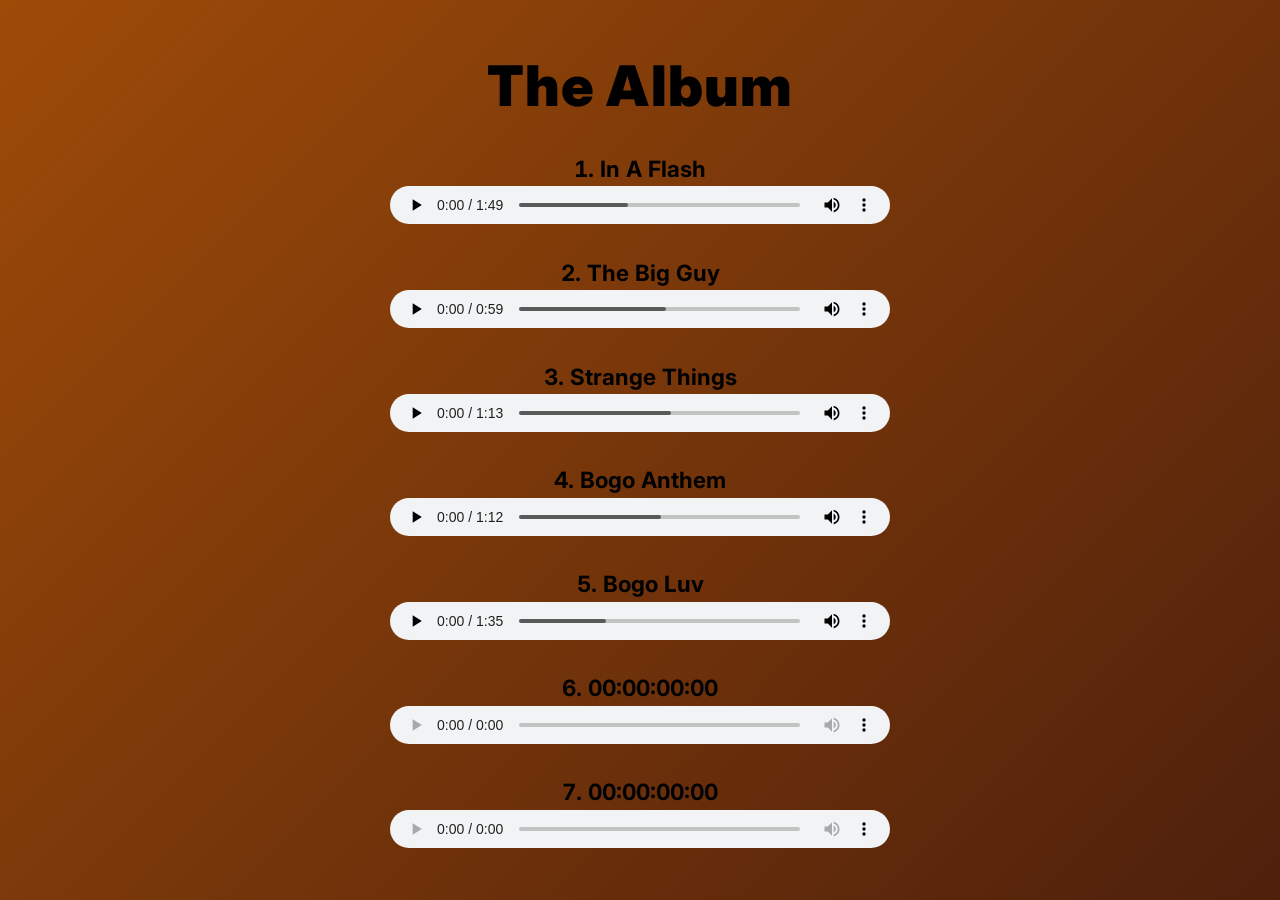
==== index.html @ ce04d938 "Update index.html" ====
<!DOCTYPE html>
<html lang="en">
<head>
    <meta charset="UTF-8">
    <meta name="viewport" content="width=device-width, initial-scale=1.0, viewport-fit=cover">
    <meta name="theme-color" content="#2a1704">
    <title>The Album</title>
    <link rel="stylesheet" href="styles.css">
    <link rel="preconnect" href="https://fonts.googleapis.com">
    <link rel="preconnect" href="https://fonts.gstatic.com" crossorigin>
    <link href="https://fonts.googleapis.com/css2?family=Inter:wght@300;400;600&display=swap" rel="stylesheet">
</head>
<body class="album-page">
    <div class="tracks">
        <h1>The Album</h1>
        <div class="track1">
            <h2>1. In A Flash</h2>
            <audio controls>
                <source src="music/In A Flash.mp3" type="audio/mpeg">
            </audio>
        </div>
        <div class="track2">
            <h2>2. The Big Guy</h2>
            <audio controls>
                <source src="music/The Big Guy.mp3" type="audio/mpeg">
            </audio>
        </div>
        <div class="track3">
            <h2>3. Strange Things</h2>
            <audio controls>
                <source src="music/strange things.mp3" type="audio/mpeg">
            </audio>
        </div>
        <div class="track4">
            <h2>4. Bogo Anthem</h2>
            <audio controls>
                <source src="music/bogo anthem.mp3" type="audio/mpeg">
            </audio>
        </div>
        <div class="track5">
            <h2>5. Bogo Luv</h2>
            <audio controls>
                <source src="music/bogo luv.mp3" type="audio/mpeg">
            </audio>
        </div>
        <div class="track6">
            <h2 id="timer6">6. </h2>
            <audio controls>
                <source src="" type="audio/mpeg">
            </audio>
        </div>
        <div class="track7">
            <h2 id="timer7">7. </h2>
            <audio controls>
                <source src="" type="audio/mpeg">
            </audio>
        </div>
    </div>
    
    <script src="script.js"></script>
</body>
</html>
---- styles.css ----
* {
    margin: 0;
    box-sizing: border-box;
    user-select: none; 
    -webkit-user-select: none; 
    transition: background-color 0.3s;
}

html, body {
    background-color: rgb(42, 23, 4); 
    height: 100vh;
    height: 100dvh;
    overflow: hidden; 
    touch-action: none;
}

.album-page {
    background-color: rgb(42, 23, 4); 
    background-image: linear-gradient(135deg, rgb(158, 75, 8) 0%, rgb(78, 32, 12) 100%);
    height: 100vh; 
    height: 100dvh;
    width: 100%;
    overflow: hidden;
}

.no-highlight {
    user-select: none; 
    -webkit-user-select: none; 
    -khtml-user-select: none;
    -webkit-touch-callout: none;
}

.tracks {
    font-family: 'Inter', sans-serif;
    display: flex;
    flex-direction: column;
    align-items: center;
    justify-content: space-evenly;
    height: 100vh;
    height: 100dvh;
    width: 100%;
    padding: 2vh 2vw;
}

.tracks h1 {
    font-weight: 900;
    font-size: clamp(2rem, 5vw, 3.5rem);
    letter-spacing: 0.02em;
    padding: 0;
    margin: 0;
}

.tracks > div {
    display: flex;
    flex-direction: column;
    align-items: center;
    width: 100%;
    margin-bottom: 0;
}

.tracks h2 {
    padding: 0 0 0.5vh 0;
    margin: 0;
    text-align: center;
    font-size: clamp(1rem, 2.5vw, 1.4rem);
    font-variant-numeric: tabular-nums;
}

audio {
    width: 80%;
    max-width: 500px;
    height: 38px;
}

@media (max-width: 768px) {
    .tracks {
        padding: 2vh 4vw;
    }

    .tracks h1 {
        font-size: 2.5rem; 
    }

    .tracks h2 {
        font-size: 1.15rem;
    }

    audio {
        width: 100%; 
        height: 40px;
    }
}
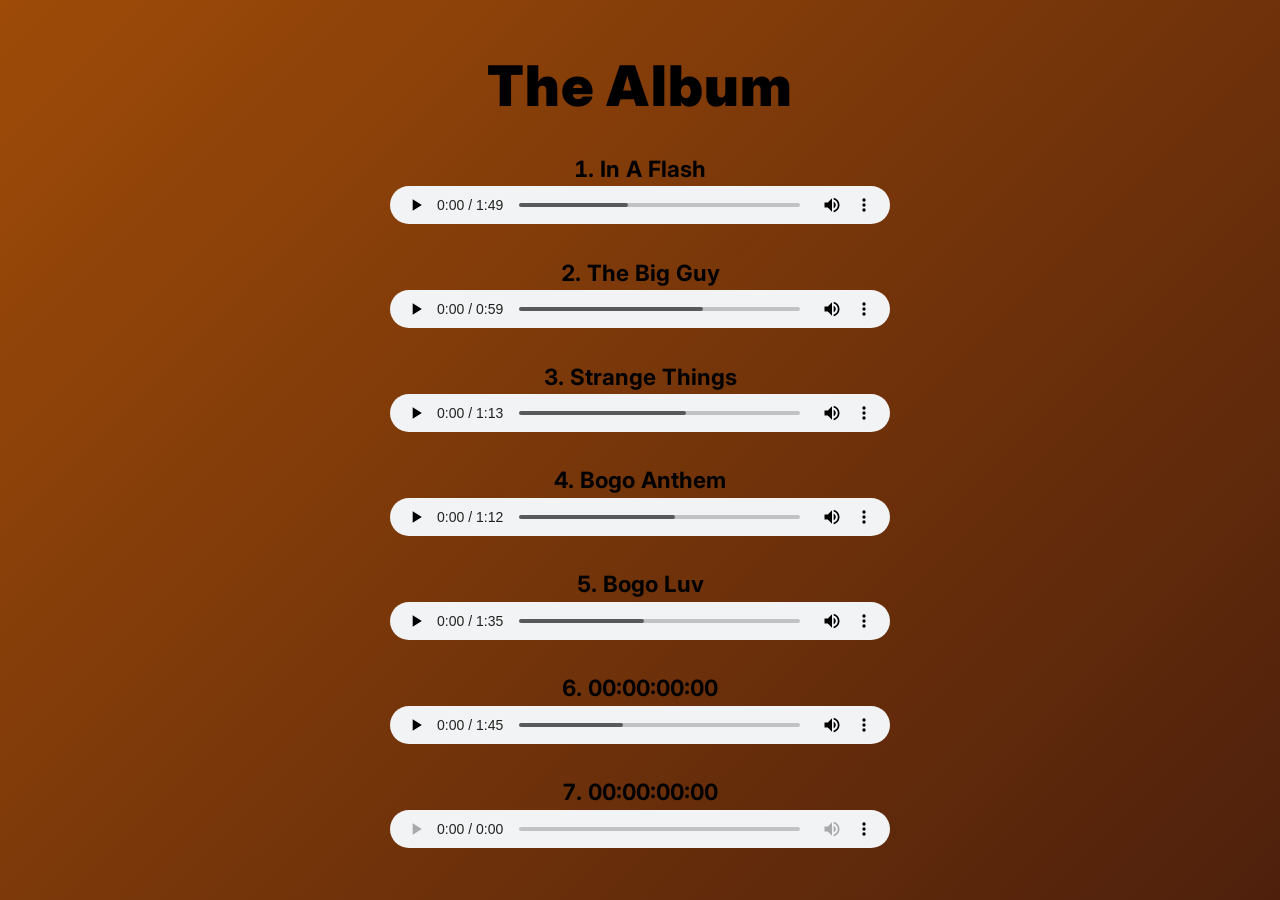
==== commit 7000c792: "Update index.html" ====
--- a/index.html
+++ b/index.html
@@ -44,9 +44,9 @@
             </audio>
         </div>
         <div class="track6">
-            <h2 id="timer6">6. </h2>
+            <h2 id="timer6">6. Flew</h2>
             <audio controls>
-                <source src="" type="audio/mpeg">
+                <source src="music/Flew.mp3" type="audio/mpeg">
             </audio>
         </div>
         <div class="track7">
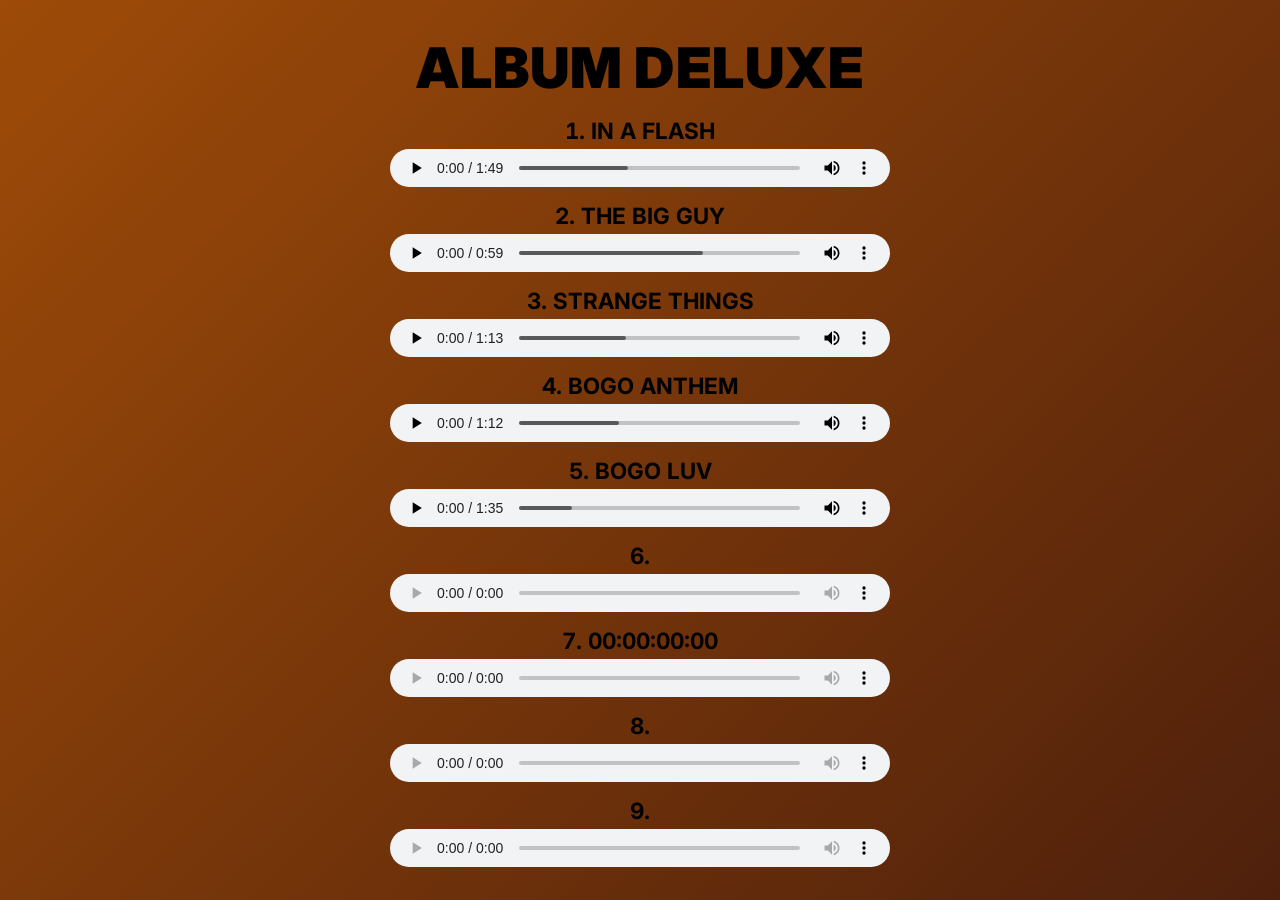
==== commit 9cec0f30: "Update index.html11/25" ====
--- a/index.html
+++ b/index.html
@@ -12,45 +12,57 @@
 </head>
 <body class="album-page">
     <div class="tracks">
-        <h1>The Album</h1>
+        <h1>ALBUM DELUXE</h1>
         <div class="track1">
-            <h2>1. In A Flash</h2>
+            <h2>1. IN A FLASH</h2>
             <audio controls>
                 <source src="music/In A Flash.mp3" type="audio/mpeg">
             </audio>
         </div>
         <div class="track2">
-            <h2>2. The Big Guy</h2>
+            <h2>2. THE BIG GUY</h2>
             <audio controls>
                 <source src="music/The Big Guy.mp3" type="audio/mpeg">
             </audio>
         </div>
         <div class="track3">
-            <h2>3. Strange Things</h2>
+            <h2>3. STRANGE THINGS</h2>
             <audio controls>
                 <source src="music/strange things.mp3" type="audio/mpeg">
             </audio>
         </div>
         <div class="track4">
-            <h2>4. Bogo Anthem</h2>
+            <h2>4. BOGO ANTHEM</h2>
             <audio controls>
                 <source src="music/bogo anthem.mp3" type="audio/mpeg">
             </audio>
         </div>
         <div class="track5">
-            <h2>5. Bogo Luv</h2>
+            <h2>5. BOGO LUV</h2>
             <audio controls>
                 <source src="music/bogo luv.mp3" type="audio/mpeg">
             </audio>
         </div>
         <div class="track6">
-            <h2 id="timer6">6. Flew</h2>
+            <h2 id="timer6">6. </h2>
             <audio controls>
-                <source src="music/Flew.mp3" type="audio/mpeg">
+                <source src="" type="audio/mpeg">
             </audio>
         </div>
         <div class="track7">
             <h2 id="timer7">7. </h2>
+            <audio controls>
+                <source src="" type="audio/mpeg">
+            </audio>
+        </div>
+        <div class="track8">
+            <h2 id="timer8">8. </h2>
+            <audio controls>
+                <source src="" type="audio/mpeg">
+            </audio>
+        </div>
+        <div class="track9">
+            <h2 id="timer9">9. </h2>
             <audio controls>
                 <source src="" type="audio/mpeg">
             </audio>
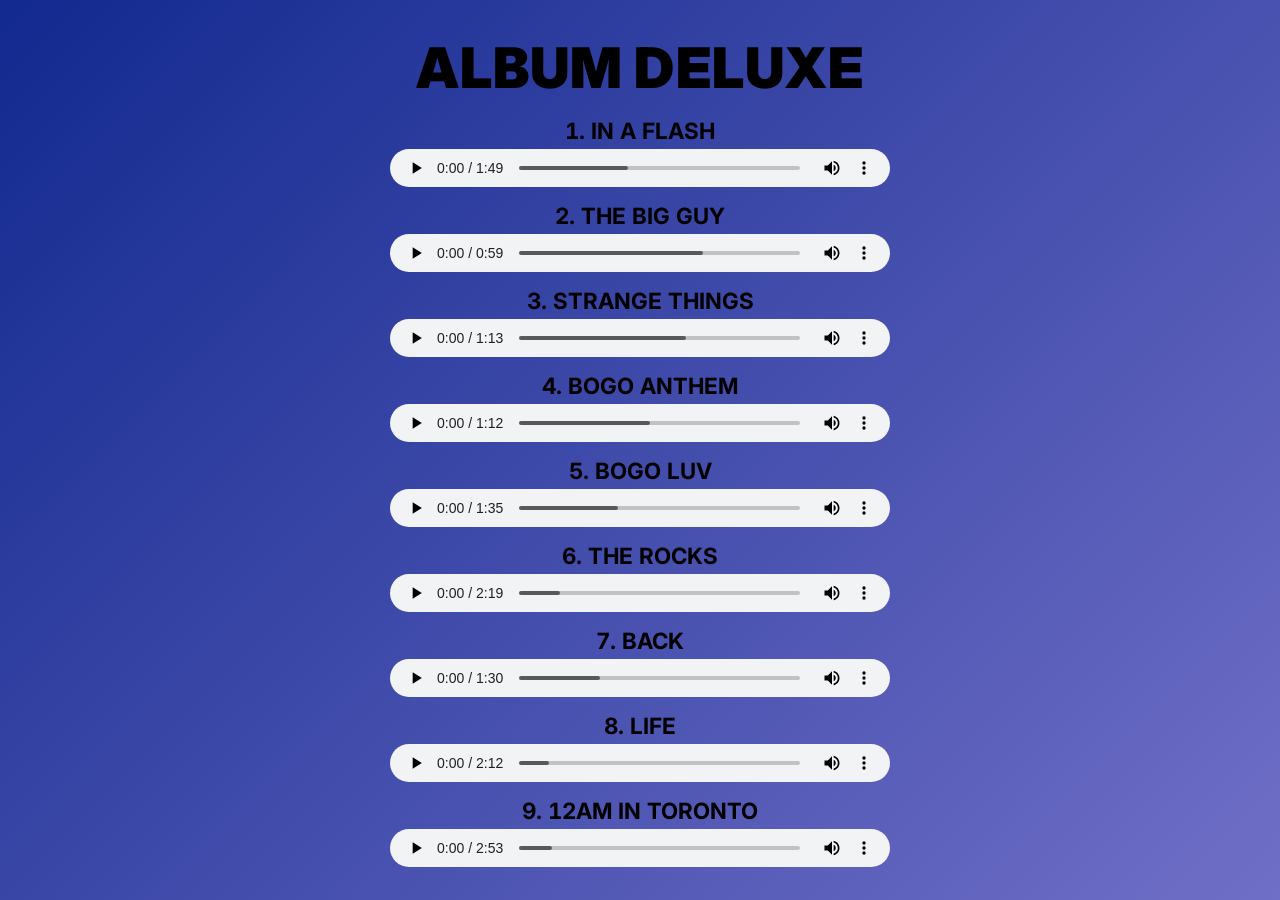
==== commit 7eb7706d: "Update index.html" ====
--- a/index.html
+++ b/index.html
@@ -44,27 +44,27 @@
             </audio>
         </div>
         <div class="track6">
-            <h2 id="timer6">6. </h2>
+            <h2 id="timer6">6. THE ROCKS</h2>
             <audio controls>
-                <source src="" type="audio/mpeg">
+                <source src="music/therocks.mp3" type="audio/mpeg">
             </audio>
         </div>
         <div class="track7">
-            <h2 id="timer7">7. </h2>
+            <h2 id="timer7">7. BACK</h2>
             <audio controls>
-                <source src="" type="audio/mpeg">
+                <source src="music/BACK.mp3" type="audio/mpeg">
             </audio>
         </div>
         <div class="track8">
-            <h2 id="timer8">8. </h2>
+            <h2 id="timer8">8. LIFE</h2>
             <audio controls>
-                <source src="" type="audio/mpeg">
+                <source src="music/LIFE.mp3" type="audio/mpeg">
             </audio>
         </div>
         <div class="track9">
-            <h2 id="timer9">9. </h2>
+            <h2 id="timer9">9. 12AM IN TORONTO</h2>
             <audio controls>
-                <source src="" type="audio/mpeg">
+                <source src="music/12AMINTORONTO.mp3" type="audio/mpeg">
             </audio>
         </div>
     </div>
--- a/styles.css
+++ b/styles.css
@@ -15,8 +15,8 @@
 }
 
 .album-page {
-    background-color: rgb(42, 23, 4); 
-    background-image: linear-gradient(135deg, rgb(158, 75, 8) 0%, rgb(78, 32, 12) 100%);
+    background-color: rgb(24, 74, 167); 
+    background-image: linear-gradient(135deg, rgb(18, 41, 143) 0%, rgb(112, 111, 199) 100%);
     height: 100vh; 
     height: 100dvh;
     width: 100%;
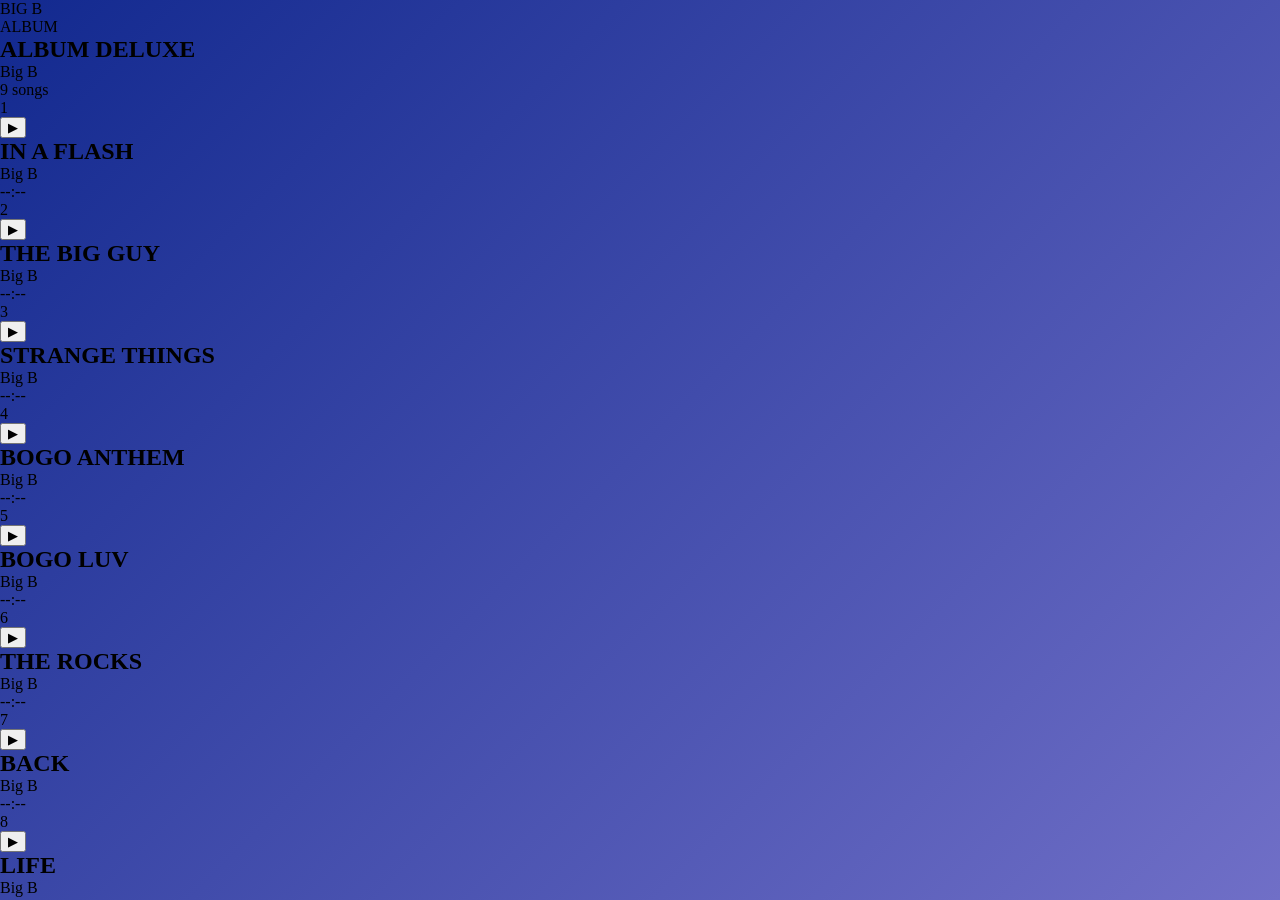
==== commit 1c222166: "Update index.html" ====
--- a/index.html
+++ b/index.html
@@ -2,73 +2,163 @@
 <html lang="en">
 <head>
     <meta charset="UTF-8">
-    <meta name="viewport" content="width=device-width, initial-scale=1.0, viewport-fit=cover">
-    <meta name="theme-color" content="#2a1704">
-    <title>The Album</title>
-    <link rel="stylesheet" href="styles.css">
+    <meta name="viewport" content="width=device-width, initial-scale=1, viewport-fit=cover">
+    <meta name="theme-color" content="#17134f">
+    <title>BIG B - ALBUM DELUXE</title>
     <link rel="preconnect" href="https://fonts.googleapis.com">
     <link rel="preconnect" href="https://fonts.gstatic.com" crossorigin>
-    <link href="https://fonts.googleapis.com/css2?family=Inter:wght@300;400;600&display=swap" rel="stylesheet">
+    <link href="https://fonts.googleapis.com/css2?family=Inter:wght@400;500;600;700;800;900&display=swap" rel="stylesheet">
+    <link rel="stylesheet" href="styles.css">
 </head>
-<body class="album-page">
-    <div class="tracks">
-        <h1>ALBUM DELUXE</h1>
-        <div class="track1">
-            <h2>1. IN A FLASH</h2>
-            <audio controls>
-                <source src="music/In A Flash.mp3" type="audio/mpeg">
-            </audio>
+<body>
+
+<main class="album-page">
+
+    <section class="album-header">
+        <div class="album-art">
+            <div class="art-glow"></div>
+            <div class="art-text">BIG B</div>
         </div>
-        <div class="track2">
-            <h2>2. THE BIG GUY</h2>
-            <audio controls>
-                <source src="music/The Big Guy.mp3" type="audio/mpeg">
-            </audio>
+
+        <div class="album-info">
+            <p class="album-type">ALBUM</p>
+            <h1>ALBUM DELUXE</h1>
+            <p class="album-description">Big B</p>
+            <p class="album-meta">9 songs</p>
         </div>
-        <div class="track3">
-            <h2>3. STRANGE THINGS</h2>
-            <audio controls>
-                <source src="music/strange things.mp3" type="audio/mpeg">
-            </audio>
+    </section>
+
+    <section class="track-section">
+        <div class="track-list">
+
+            <div class="track" data-index="0">
+                <div class="track-number">1</div>
+                <button class="track-play" aria-label="Play IN A FLASH">▶</button>
+                <div class="track-info">
+                    <h2>IN A FLASH</h2>
+                    <p>Big B</p>
+                </div>
+                <div class="track-time">--:--</div>
+                <audio preload="metadata" src="music/In A Flash.mp3"></audio>
+            </div>
+
+            <div class="track" data-index="1">
+                <div class="track-number">2</div>
+                <button class="track-play" aria-label="Play THE BIG GUY">▶</button>
+                <div class="track-info">
+                    <h2>THE BIG GUY</h2>
+                    <p>Big B</p>
+                </div>
+                <div class="track-time">--:--</div>
+                <audio preload="metadata" src="music/The Big Guy.mp3"></audio>
+            </div>
+
+            <div class="track" data-index="2">
+                <div class="track-number">3</div>
+                <button class="track-play" aria-label="Play STRANGE THINGS">▶</button>
+                <div class="track-info">
+                    <h2>STRANGE THINGS</h2>
+                    <p>Big B</p>
+                </div>
+                <div class="track-time">--:--</div>
+                <audio preload="metadata" src="music/strange things.mp3"></audio>
+            </div>
+
+            <div class="track" data-index="3">
+                <div class="track-number">4</div>
+                <button class="track-play" aria-label="Play BOGO ANTHEM">▶</button>
+                <div class="track-info">
+                    <h2>BOGO ANTHEM</h2>
+                    <p>Big B</p>
+                </div>
+                <div class="track-time">--:--</div>
+                <audio preload="metadata" src="music/bogo anthem.mp3"></audio>
+            </div>
+
+            <div class="track" data-index="4">
+                <div class="track-number">5</div>
+                <button class="track-play" aria-label="Play BOGO LUV">▶</button>
+                <div class="track-info">
+                    <h2>BOGO LUV</h2>
+                    <p>Big B</p>
+                </div>
+                <div class="track-time">--:--</div>
+                <audio preload="metadata" src="music/bogo luv.mp3"></audio>
+            </div>
+
+            <div class="track" data-index="5">
+                <div class="track-number">6</div>
+                <button class="track-play" aria-label="Play THE ROCKS">▶</button>
+                <div class="track-info">
+                    <h2>THE ROCKS</h2>
+                    <p>Big B</p>
+                </div>
+                <div class="track-time">--:--</div>
+                <audio preload="metadata" src="music/therocks.mp3"></audio>
+            </div>
+
+            <div class="track" data-index="6">
+                <div class="track-number">7</div>
+                <button class="track-play" aria-label="Play BACK">▶</button>
+                <div class="track-info">
+                    <h2>BACK</h2>
+                    <p>Big B</p>
+                </div>
+                <div class="track-time">--:--</div>
+                <audio preload="metadata" src="music/BACK.mp3"></audio>
+            </div>
+
+            <div class="track" data-index="7">
+                <div class="track-number">8</div>
+                <button class="track-play" aria-label="Play LIFE">▶</button>
+                <div class="track-info">
+                    <h2>LIFE</h2>
+                    <p>Big B</p>
+                </div>
+                <div class="track-time">--:--</div>
+                <audio preload="metadata" src="music/LIFE.mp3"></audio>
+            </div>
+
+            <div class="track" data-index="8">
+                <div class="track-number">9</div>
+                <button class="track-play" aria-label="Play 12AM IN TORONTO">▶</button>
+                <div class="track-info">
+                    <h2>12AM IN TORONTO</h2>
+                    <p>Big B</p>
+                </div>
+                <div class="track-time">--:--</div>
+                <audio preload="metadata" src="music/12AMINTORONTO.mp3"></audio>
+            </div>
+
         </div>
-        <div class="track4">
-            <h2>4. BOGO ANTHEM</h2>
-            <audio controls>
-                <source src="music/bogo anthem.mp3" type="audio/mpeg">
-            </audio>
+    </section>
+
+    <section class="player">
+        <div class="player-info">
+            <span class="player-label">NOW PLAYING</span>
+            <strong id="current-title">Select a song</strong>
         </div>
-        <div class="track5">
-            <h2>5. BOGO LUV</h2>
-            <audio controls>
-                <source src="music/bogo luv.mp3" type="audio/mpeg">
-            </audio>
+
+        <div class="player-controls">
+            <button id="previous" aria-label="Previous song">⏮</button>
+            <button id="main-play" class="main-play" aria-label="Play">▶</button>
+            <button id="next" aria-label="Next song">⏭</button>
         </div>
-        <div class="track6">
-            <h2 id="timer6">6. THE ROCKS</h2>
-            <audio controls>
-                <source src="music/therocks.mp3" type="audio/mpeg">
-            </audio>
+
+        <div class="player-volume">
+            <span>🔊</span>
+            <input id="volume" type="range" min="0" max="1" step="0.01" value="1">
         </div>
-        <div class="track7">
-            <h2 id="timer7">7. BACK</h2>
-            <audio controls>
-                <source src="music/BACK.mp3" type="audio/mpeg">
-            </audio>
+
+        <div class="progress-container">
+            <span id="current-time">0:00</span>
+            <input id="progress" type="range" min="0" max="100" value="0">
+            <span id="duration">0:00</span>
         </div>
-        <div class="track8">
-            <h2 id="timer8">8. LIFE</h2>
-            <audio controls>
-                <source src="music/LIFE.mp3" type="audio/mpeg">
-            </audio>
-        </div>
-        <div class="track9">
-            <h2 id="timer9">9. 12AM IN TORONTO</h2>
-            <audio controls>
-                <source src="music/12AMINTORONTO.mp3" type="audio/mpeg">
-            </audio>
-        </div>
-    </div>
-    
-    <script src="script.js"></script>
+    </section>
+
+</main>
+
+<script src="script.js"></script>
 </body>
 </html>
--- a/styles.css
+++ b/styles.css
@@ -7,7 +7,7 @@
 }
 
 html, body {
-    background-color: rgb(42, 23, 4); 
+    background-color: rgb(0, 0, 0); 
     height: 100vh;
     height: 100dvh;
     overflow: hidden; 
@@ -15,7 +15,7 @@
 }
 
 .album-page {
-    background-color: rgb(24, 74, 167); 
+    background-color: rgb(0, 0, 0);
     background-image: linear-gradient(135deg, rgb(18, 41, 143) 0%, rgb(112, 111, 199) 100%);
     height: 100vh; 
     height: 100dvh;
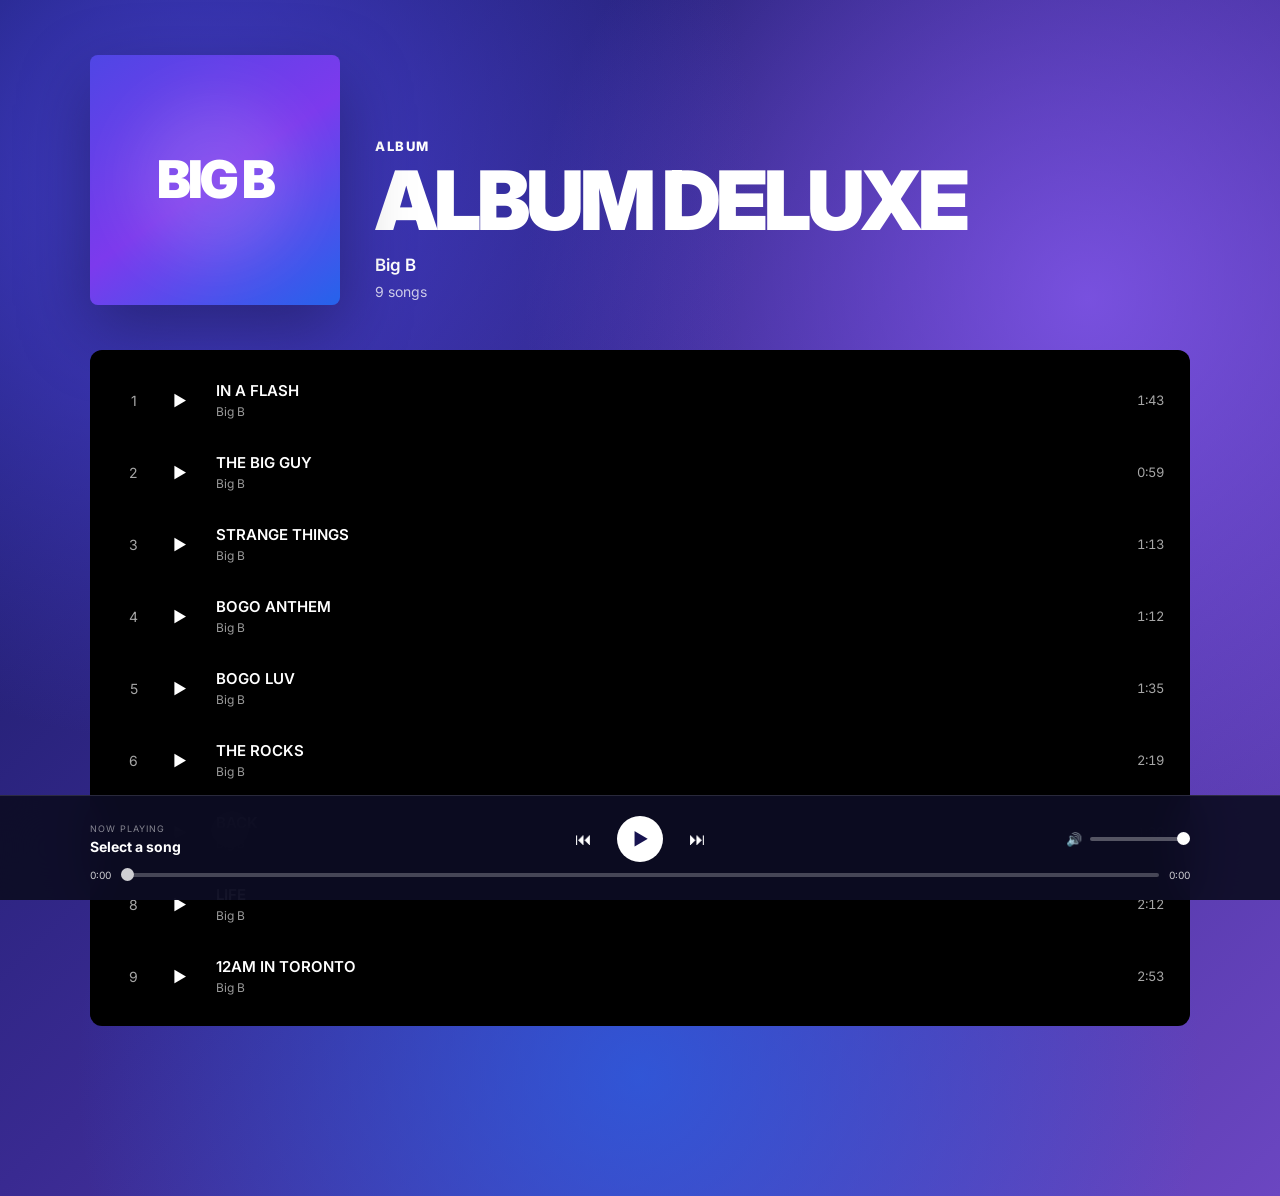
==== commit 936a68bd: "Update index.html" ====
--- a/index.html
+++ b/index.html
@@ -39,7 +39,7 @@
                     <p>Big B</p>
                 </div>
                 <div class="track-time">--:--</div>
-                <audio preload="metadata" src="music/In A Flash.mp3"></audio>
+                <audio preload="metadata" src="music/In%20A%20Flash.mp3"></audio>
             </div>
 
             <div class="track" data-index="1">
@@ -50,7 +50,7 @@
                     <p>Big B</p>
                 </div>
                 <div class="track-time">--:--</div>
-                <audio preload="metadata" src="music/The Big Guy.mp3"></audio>
+                <audio preload="metadata" src="music/The%20Big%20Guy.mp3"></audio>
             </div>
 
             <div class="track" data-index="2">
@@ -61,7 +61,7 @@
                     <p>Big B</p>
                 </div>
                 <div class="track-time">--:--</div>
-                <audio preload="metadata" src="music/strange things.mp3"></audio>
+                <audio preload="metadata" src="music/strange%20things.mp3"></audio>
             </div>
 
             <div class="track" data-index="3">
@@ -72,7 +72,7 @@
                     <p>Big B</p>
                 </div>
                 <div class="track-time">--:--</div>
-                <audio preload="metadata" src="music/bogo anthem.mp3"></audio>
+                <audio preload="metadata" src="music/bogo%20anthem.mp3"></audio>
             </div>
 
             <div class="track" data-index="4">
@@ -83,7 +83,7 @@
                     <p>Big B</p>
                 </div>
                 <div class="track-time">--:--</div>
-                <audio preload="metadata" src="music/bogo luv.mp3"></audio>
+                <audio preload="metadata" src="music/bogo%20luv.mp3"></audio>
             </div>
 
             <div class="track" data-index="5">
--- a/styles.css
+++ b/styles.css
@@ -1,92 +1,492 @@
 * {
     margin: 0;
+    padding: 0;
     box-sizing: border-box;
-    user-select: none; 
-    -webkit-user-select: none; 
-    transition: background-color 0.3s;
-}
-
-html, body {
-    background-color: rgb(0, 0, 0); 
-    height: 100vh;
-    height: 100dvh;
-    overflow: hidden; 
-    touch-action: none;
+    -webkit-tap-highlight-color: transparent;
+}
+
+html,
+body {
+    width: 100%;
+    min-height: 100%;
+    font-family: "Inter", sans-serif;
+    color: white;
+    background: #17134f;
+}
+
+body {
+    overflow-x: hidden;
+}
+
+button,
+input {
+    font: inherit;
+}
+
+button {
+    border: none;
 }
 
 .album-page {
-    background-color: rgb(0, 0, 0);
-    background-image: linear-gradient(135deg, rgb(18, 41, 143) 0%, rgb(112, 111, 199) 100%);
-    height: 100vh; 
-    height: 100dvh;
+    min-height: 100vh;
+    min-height: 100dvh;
     width: 100%;
+    padding: 55px 7vw 170px;
+    background:
+        radial-gradient(circle at 15% 15%, rgba(79, 70, 229, 0.8), transparent 38%),
+        radial-gradient(circle at 85% 25%, rgba(139, 92, 246, 0.75), transparent 40%),
+        radial-gradient(circle at 50% 90%, rgba(37, 99, 235, 0.7), transparent 45%),
+        linear-gradient(135deg, #10185c 0%, #392a91 48%, #6b46c1 100%);
+}
+
+.album-header {
+    max-width: 1100px;
+    margin: 0 auto 45px;
+    display: flex;
+    align-items: flex-end;
+    gap: 35px;
+}
+
+.album-art {
+    width: 250px;
+    height: 250px;
+    flex-shrink: 0;
+    position: relative;
     overflow: hidden;
-}
-
-.no-highlight {
-    user-select: none; 
-    -webkit-user-select: none; 
-    -khtml-user-select: none;
-    -webkit-touch-callout: none;
-}
-
-.tracks {
-    font-family: 'Inter', sans-serif;
-    display: flex;
-    flex-direction: column;
-    align-items: center;
-    justify-content: space-evenly;
-    height: 100vh;
-    height: 100dvh;
+    display: flex;
+    justify-content: center;
+    align-items: center;
+    background:
+        linear-gradient(145deg, #4f46e5, #7c3aed 50%, #2563eb);
+    border-radius: 8px;
+    box-shadow: 0 25px 70px rgba(0, 0, 0, 0.35);
+}
+
+.art-glow {
+    position: absolute;
+    width: 160px;
+    height: 160px;
+    border-radius: 50%;
+    background: rgba(255, 255, 255, 0.12);
+    filter: blur(30px);
+}
+
+.art-text {
+    position: relative;
+    z-index: 2;
+    color: white;
+    font-size: 52px;
+    line-height: 1;
+    font-weight: 900;
+    letter-spacing: -0.06em;
+    text-align: center;
+    white-space: nowrap;
+}
+
+.album-info {
+    padding-bottom: 5px;
+}
+
+.album-type {
+    font-size: 13px;
+    font-weight: 800;
+    letter-spacing: 0.12em;
+    margin-bottom: 8px;
+}
+
+.album-info h1 {
+    font-size: clamp(48px, 8vw, 82px);
+    line-height: 0.95;
+    font-weight: 900;
+    letter-spacing: -0.05em;
+    margin-bottom: 15px;
+}
+
+.album-description {
+    font-size: 17px;
+    font-weight: 600;
+    margin-bottom: 8px;
+}
+
+.album-meta {
+    font-size: 14px;
+    opacity: 0.75;
+}
+
+.track-section {
     width: 100%;
-    padding: 2vh 2vw;
-}
-
-.tracks h1 {
-    font-weight: 900;
-    font-size: clamp(2rem, 5vw, 3.5rem);
-    letter-spacing: 0.02em;
-    padding: 0;
-    margin: 0;
-}
-
-.tracks > div {
-    display: flex;
-    flex-direction: column;
-    align-items: center;
+    max-width: 1100px;
+    margin: 0 auto;
+    background: #000;
+    border-radius: 12px;
+    padding: 14px 10px;
+}
+
+.track-list {
     width: 100%;
-    margin-bottom: 0;
-}
-
-.tracks h2 {
-    padding: 0 0 0.5vh 0;
-    margin: 0;
+}
+
+.track {
+    min-height: 72px;
+    display: grid;
+    grid-template-columns: 35px 45px minmax(0, 1fr) 50px;
+    align-items: center;
+    gap: 10px;
+    padding: 8px 16px;
+    border-radius: 8px;
+    transition: background 0.2s ease, transform 0.2s ease;
+}
+
+.track:hover {
+    background: rgba(255, 255, 255, 0.1);
+}
+
+.track.active {
+    background: rgba(255, 255, 255, 0.14);
+}
+
+.track-number {
     text-align: center;
-    font-size: clamp(1rem, 2.5vw, 1.4rem);
+    opacity: 0.65;
+    font-size: 14px;
+}
+
+.track-play {
+    width: 38px;
+    height: 38px;
+    border-radius: 50%;
+    background: transparent;
+    color: white;
+    cursor: pointer;
+    font-size: 15px;
+    display: flex;
+    align-items: center;
+    justify-content: center;
+    transition: transform 0.15s ease, background 0.15s ease;
+}
+
+.track-play:hover {
+    background: rgba(255, 255, 255, 0.15);
+    transform: scale(1.08);
+}
+
+.track-info {
+    min-width: 0;
+}
+
+.track-info h2 {
+    font-size: 15px;
+    font-weight: 600;
+    white-space: nowrap;
+    overflow: hidden;
+    text-overflow: ellipsis;
+}
+
+.track-info p {
+    margin-top: 4px;
+    font-size: 12px;
+    opacity: 0.6;
+}
+
+.track-time {
+    width: 50px;
+    min-width: 50px;
+    text-align: right;
+    font-size: 13px;
+    opacity: 0.65;
     font-variant-numeric: tabular-nums;
-}
-
-audio {
-    width: 80%;
-    max-width: 500px;
-    height: 38px;
-}
-
-@media (max-width: 768px) {
-    .tracks {
-        padding: 2vh 4vw;
-    }
-
-    .tracks h1 {
-        font-size: 2.5rem; 
-    }
-
-    .tracks h2 {
-        font-size: 1.15rem;
-    }
-
-    audio {
-        width: 100%; 
+    white-space: nowrap;
+}
+
+.player {
+    position: fixed;
+    z-index: 100;
+    left: 0;
+    right: 0;
+    bottom: 0;
+    min-height: 105px;
+    padding: 16px 7vw calc(16px + env(safe-area-inset-bottom));
+    display: grid;
+    grid-template-columns: 1fr auto 1fr;
+    grid-template-rows: auto auto;
+    column-gap: 30px;
+    align-items: center;
+    background: rgba(13, 13, 35, 0.92);
+    border-top: 1px solid rgba(255, 255, 255, 0.12);
+    backdrop-filter: blur(25px);
+    -webkit-backdrop-filter: blur(25px);
+}
+
+.player-info {
+    min-width: 0;
+}
+
+.player-label {
+    display: block;
+    font-size: 9px;
+    letter-spacing: 0.12em;
+    opacity: 0.5;
+    margin-bottom: 4px;
+}
+
+.player-info strong {
+    display: block;
+    font-size: 14px;
+    white-space: nowrap;
+    overflow: hidden;
+    text-overflow: ellipsis;
+}
+
+.player-controls {
+    display: flex;
+    align-items: center;
+    justify-content: center;
+    gap: 16px;
+}
+
+.player-controls button {
+    width: 36px;
+    height: 36px;
+    border-radius: 50%;
+    background: transparent;
+    color: white;
+    cursor: pointer;
+    font-size: 17px;
+    display: flex;
+    align-items: center;
+    justify-content: center;
+}
+
+.player-controls button:hover {
+    background: rgba(255, 255, 255, 0.12);
+}
+
+.player-controls .main-play {
+    width: 46px;
+    height: 46px;
+    background: white;
+    color: #17134f;
+    font-size: 17px;
+}
+
+.player-controls .main-play:hover {
+    background: white;
+    transform: scale(1.05);
+}
+
+.player-volume {
+    display: flex;
+    justify-content: flex-end;
+    align-items: center;
+    gap: 8px;
+    font-size: 13px;
+}
+
+.player-volume input {
+    width: 100px;
+}
+
+.progress-container {
+    grid-column: 1 / 4;
+    display: flex;
+    align-items: center;
+    gap: 10px;
+    font-size: 10px;
+    opacity: 0.8;
+    font-variant-numeric: tabular-nums;
+}
+
+.progress-container input {
+    flex: 1;
+}
+
+input[type="range"] {
+    appearance: none;
+    -webkit-appearance: none;
+    height: 4px;
+    border-radius: 10px;
+    background: rgba(255, 255, 255, 0.3);
+    cursor: pointer;
+}
+
+input[type="range"]::-webkit-slider-thumb {
+    appearance: none;
+    -webkit-appearance: none;
+    width: 13px;
+    height: 13px;
+    border-radius: 50%;
+    background: white;
+}
+
+input[type="range"]::-moz-range-thumb {
+    width: 13px;
+    height: 13px;
+    border: none;
+    border-radius: 50%;
+    background: white;
+}
+
+@media (max-width: 700px) {
+    .album-page {
+        padding: 28px 14px 185px;
+        background:
+            radial-gradient(circle at 20% 10%, rgba(79, 70, 229, 0.75), transparent 42%),
+            radial-gradient(circle at 90% 35%, rgba(139, 92, 246, 0.7), transparent 45%),
+            linear-gradient(160deg, #11185e 0%, #39288d 55%, #6145b3 100%);
+    }
+
+    .album-header {
+        margin: 0 0 24px;
+        display: block;
+        text-align: center;
+    }
+
+    .album-art {
+        display: none;
+    }
+
+    .album-info {
+        padding: 0;
+    }
+
+    .album-type,
+    .album-description,
+    .album-meta {
+        display: none;
+    }
+
+    .album-info h1 {
+        font-size: 42px;
+        line-height: 1;
+        margin: 0;
+        letter-spacing: -0.05em;
+    }
+
+    .track-section {
+        border-radius: 9px;
+        padding: 10px 5px;
+    }
+
+    .track {
+        min-height: 68px;
+        grid-template-columns: 28px 42px minmax(0, 1fr) 42px;
+        gap: 5px;
+        padding: 7px 4px;
+    }
+
+    .track-number {
+        font-size: 12px;
+    }
+
+    .track-play {
+        width: 40px;
         height: 40px;
     }
-}
+
+    .track-info h2 {
+        font-size: 14px;
+    }
+
+    .track-info p {
+        font-size: 11px;
+    }
+
+    .track-time {
+        width: 42px;
+        min-width: 42px;
+        text-align: right;
+        font-size: 11px;
+        opacity: 0.65;
+        white-space: nowrap;
+        font-variant-numeric: tabular-nums;
+    }
+
+    .player {
+        min-height: 135px;
+        padding: 12px 18px calc(12px + env(safe-area-inset-bottom));
+        grid-template-columns: 1fr;
+        grid-template-rows: auto auto auto;
+        gap: 8px;
+    }
+
+    .player-info {
+        text-align: center;
+    }
+
+    .player-label {
+        margin-bottom: 2px;
+    }
+
+    .player-info strong {
+        font-size: 13px;
+    }
+
+    .player-controls {
+        gap: 20px;
+    }
+
+    .player-controls button {
+        width: 42px;
+        height: 42px;
+    }
+
+    .player-controls .main-play {
+        width: 50px;
+        height: 50px;
+    }
+
+    .player-volume {
+        display: none;
+    }
+
+    .progress-container {
+        grid-column: auto;
+        gap: 7px;
+        width: 100%;
+    }
+
+    .progress-container input {
+        height: 5px;
+    }
+
+    input[type="range"]::-webkit-slider-thumb {
+        width: 15px;
+        height: 15px;
+    }
+
+    input[type="range"]::-moz-range-thumb {
+        width: 15px;
+        height: 15px;
+    }
+}
+
+@media (max-width: 380px) {
+    .album-page {
+        padding-left: 10px;
+        padding-right: 10px;
+    }
+
+    .album-info h1 {
+        font-size: 38px;
+    }
+
+    .track {
+        grid-template-columns: 24px 38px minmax(0, 1fr) 42px;
+    }
+
+    .track-info h2 {
+        font-size: 13px;
+    }
+
+    .track-time {
+        width: 42px;
+        min-width: 42px;
+        font-size: 10px;
+    }
+}
+
+@media (prefers-reduced-motion: reduce) {
+    * {
+        transition: none !important;
+    }
+}
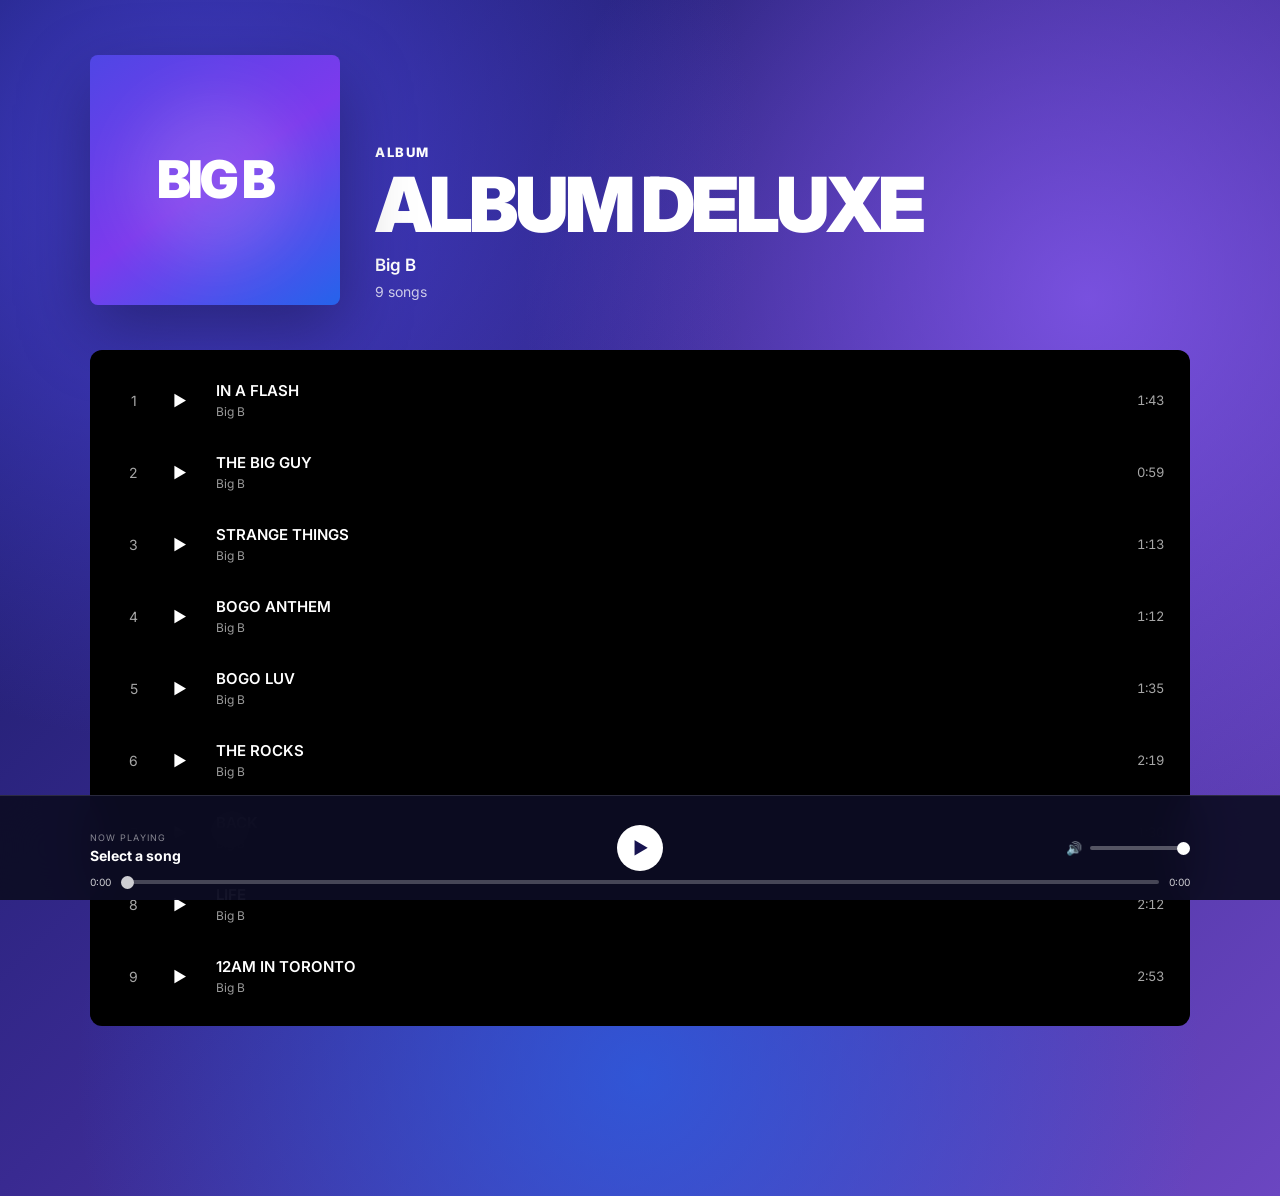
==== commit 5362b8e6: "Update index.html" ====
--- a/index.html
+++ b/index.html
@@ -33,7 +33,9 @@
 
             <div class="track" data-index="0">
                 <div class="track-number">1</div>
-                <button class="track-play" aria-label="Play IN A FLASH">▶</button>
+                <button class="track-play" aria-label="Play IN A FLASH">
+                    <span class="play-icon"></span>
+                </button>
                 <div class="track-info">
                     <h2>IN A FLASH</h2>
                     <p>Big B</p>
@@ -44,7 +46,9 @@
 
             <div class="track" data-index="1">
                 <div class="track-number">2</div>
-                <button class="track-play" aria-label="Play THE BIG GUY">▶</button>
+                <button class="track-play" aria-label="Play THE BIG GUY">
+                    <span class="play-icon"></span>
+                </button>
                 <div class="track-info">
                     <h2>THE BIG GUY</h2>
                     <p>Big B</p>
@@ -55,7 +59,9 @@
 
             <div class="track" data-index="2">
                 <div class="track-number">3</div>
-                <button class="track-play" aria-label="Play STRANGE THINGS">▶</button>
+                <button class="track-play" aria-label="Play STRANGE THINGS">
+                    <span class="play-icon"></span>
+                </button>
                 <div class="track-info">
                     <h2>STRANGE THINGS</h2>
                     <p>Big B</p>
@@ -66,7 +72,9 @@
 
             <div class="track" data-index="3">
                 <div class="track-number">4</div>
-                <button class="track-play" aria-label="Play BOGO ANTHEM">▶</button>
+                <button class="track-play" aria-label="Play BOGO ANTHEM">
+                    <span class="play-icon"></span>
+                </button>
                 <div class="track-info">
                     <h2>BOGO ANTHEM</h2>
                     <p>Big B</p>
@@ -77,7 +85,9 @@
 
             <div class="track" data-index="4">
                 <div class="track-number">5</div>
-                <button class="track-play" aria-label="Play BOGO LUV">▶</button>
+                <button class="track-play" aria-label="Play BOGO LUV">
+                    <span class="play-icon"></span>
+                </button>
                 <div class="track-info">
                     <h2>BOGO LUV</h2>
                     <p>Big B</p>
@@ -88,7 +98,9 @@
 
             <div class="track" data-index="5">
                 <div class="track-number">6</div>
-                <button class="track-play" aria-label="Play THE ROCKS">▶</button>
+                <button class="track-play" aria-label="Play THE ROCKS">
+                    <span class="play-icon"></span>
+                </button>
                 <div class="track-info">
                     <h2>THE ROCKS</h2>
                     <p>Big B</p>
@@ -99,7 +111,9 @@
 
             <div class="track" data-index="6">
                 <div class="track-number">7</div>
-                <button class="track-play" aria-label="Play BACK">▶</button>
+                <button class="track-play" aria-label="Play BACK">
+                    <span class="play-icon"></span>
+                </button>
                 <div class="track-info">
                     <h2>BACK</h2>
                     <p>Big B</p>
@@ -110,7 +124,9 @@
 
             <div class="track" data-index="7">
                 <div class="track-number">8</div>
-                <button class="track-play" aria-label="Play LIFE">▶</button>
+                <button class="track-play" aria-label="Play LIFE">
+                    <span class="play-icon"></span>
+                </button>
                 <div class="track-info">
                     <h2>LIFE</h2>
                     <p>Big B</p>
@@ -121,7 +137,9 @@
 
             <div class="track" data-index="8">
                 <div class="track-number">9</div>
-                <button class="track-play" aria-label="Play 12AM IN TORONTO">▶</button>
+                <button class="track-play" aria-label="Play 12AM IN TORONTO">
+                    <span class="play-icon"></span>
+                </button>
                 <div class="track-info">
                     <h2>12AM IN TORONTO</h2>
                     <p>Big B</p>
@@ -140,9 +158,17 @@
         </div>
 
         <div class="player-controls">
-            <button id="previous" aria-label="Previous song">⏮</button>
-            <button id="main-play" class="main-play" aria-label="Play">▶</button>
-            <button id="next" aria-label="Next song">⏭</button>
+            <button id="previous" aria-label="Previous song">
+                <span class="previous-icon"></span>
+            </button>
+
+            <button id="main-play" class="main-play" aria-label="Play">
+                <span class="play-icon"></span>
+            </button>
+
+            <button id="next" aria-label="Next song">
+                <span class="next-icon"></span>
+            </button>
         </div>
 
         <div class="player-volume">
--- a/styles.css
+++ b/styles.css
@@ -31,7 +31,7 @@
     min-height: 100vh;
     min-height: 100dvh;
     width: 100%;
-    padding: 55px 7vw 170px;
+    padding: 55px 30px 170px;
     background:
         radial-gradient(circle at 15% 15%, rgba(79, 70, 229, 0.8), transparent 38%),
         radial-gradient(circle at 85% 25%, rgba(139, 92, 246, 0.75), transparent 40%),
@@ -40,6 +40,7 @@
 }
 
 .album-header {
+    width: 100%;
     max-width: 1100px;
     margin: 0 auto 45px;
     display: flex;
@@ -95,7 +96,7 @@
 }
 
 .album-info h1 {
-    font-size: clamp(48px, 8vw, 82px);
+    font-size: 76px;
     line-height: 0.95;
     font-weight: 900;
     letter-spacing: -0.05em;
@@ -205,9 +206,9 @@
     right: 0;
     bottom: 0;
     min-height: 105px;
-    padding: 16px 7vw calc(16px + env(safe-area-inset-bottom));
+    padding: 16px 30px calc(16px + env(safe-area-inset-bottom));
     display: grid;
-    grid-template-columns: 1fr auto 1fr;
+    grid-template-columns: minmax(0, 1100px);
     grid-template-rows: auto auto;
     column-gap: 30px;
     align-items: center;
@@ -219,6 +220,8 @@
 
 .player-info {
     min-width: 0;
+    position: absolute;
+    left: max(30px, calc((100vw - 1100px) / 2));
 }
 
 .player-label {
@@ -238,6 +241,9 @@
 }
 
 .player-controls {
+    position: absolute;
+    left: 50%;
+    transform: translateX(-50%);
     display: flex;
     align-items: center;
     justify-content: center;
@@ -275,6 +281,8 @@
 }
 
 .player-volume {
+    position: absolute;
+    right: max(30px, calc((100vw - 1100px) / 2));
     display: flex;
     justify-content: flex-end;
     align-items: center;
@@ -287,7 +295,10 @@
 }
 
 .progress-container {
-    grid-column: 1 / 4;
+    position: absolute;
+    left: max(30px, calc((100vw - 1100px) / 2));
+    right: max(30px, calc((100vw - 1100px) / 2));
+    bottom: 12px;
     display: flex;
     align-items: center;
     gap: 10px;
@@ -404,12 +415,14 @@
     .player {
         min-height: 135px;
         padding: 12px 18px calc(12px + env(safe-area-inset-bottom));
+        display: grid;
         grid-template-columns: 1fr;
         grid-template-rows: auto auto auto;
         gap: 8px;
     }
 
     .player-info {
+        position: static;
         text-align: center;
     }
 
@@ -422,6 +435,8 @@
     }
 
     .player-controls {
+        position: static;
+        transform: none;
         gap: 20px;
     }
 
@@ -440,6 +455,7 @@
     }
 
     .progress-container {
+        position: static;
         grid-column: auto;
         gap: 7px;
         width: 100%;
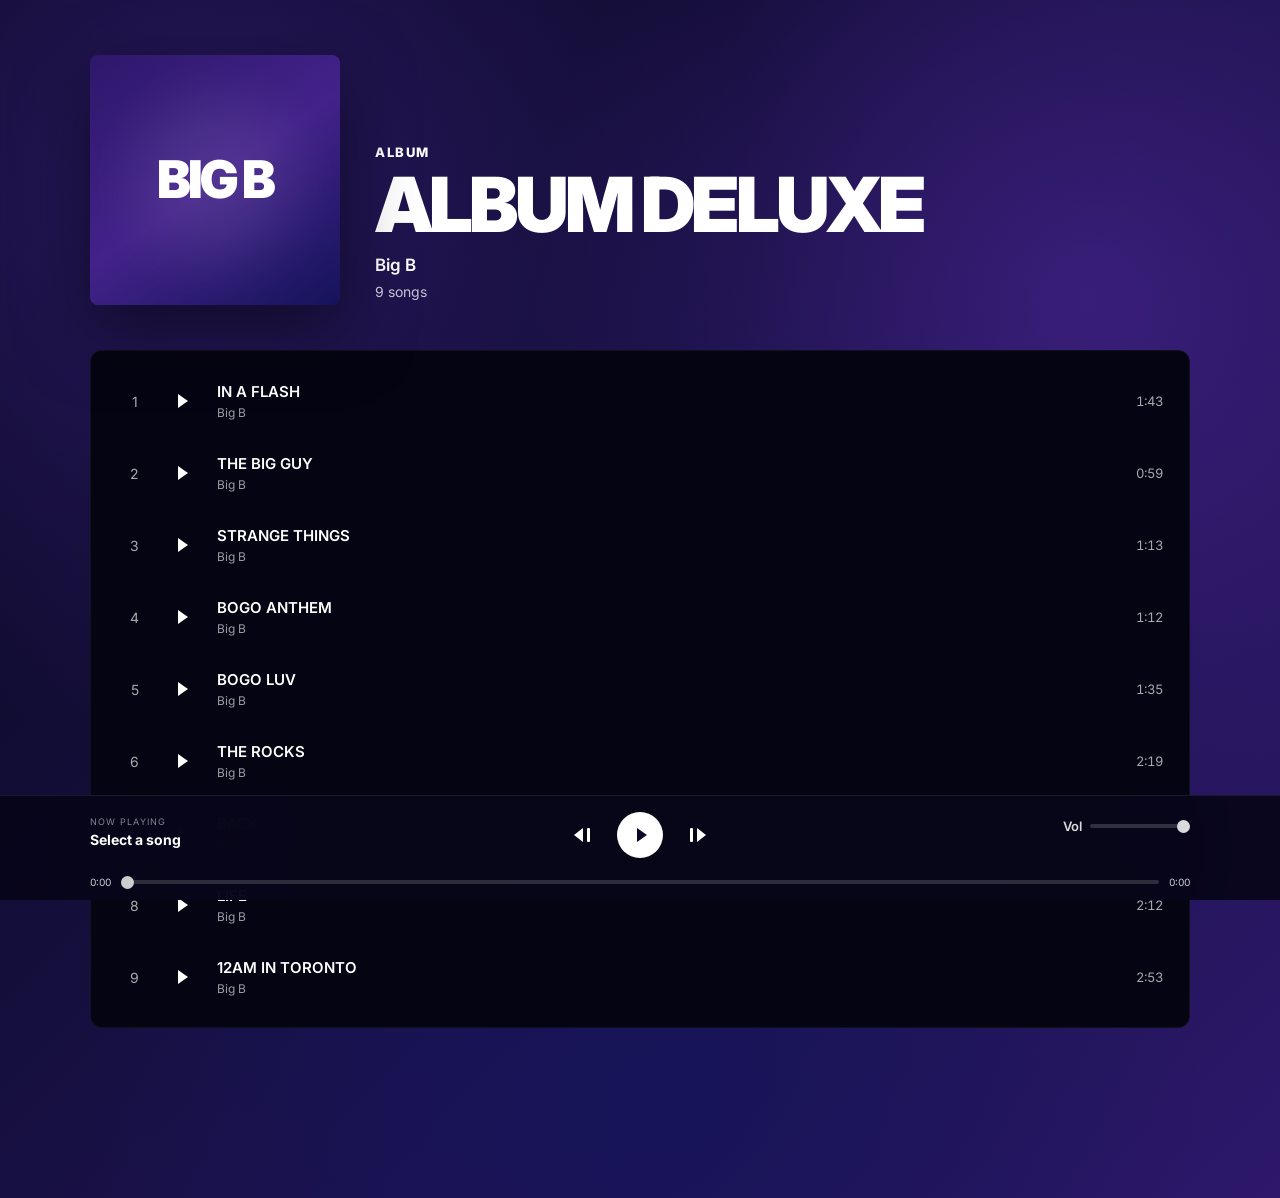
==== commit c4fc10cb: "Update index.html" ====
--- a/index.html
+++ b/index.html
@@ -3,7 +3,7 @@
 <head>
     <meta charset="UTF-8">
     <meta name="viewport" content="width=device-width, initial-scale=1, viewport-fit=cover">
-    <meta name="theme-color" content="#17134f">
+    <meta name="theme-color" content="#0a0826">
     <title>BIG B - ALBUM DELUXE</title>
     <link rel="preconnect" href="https://fonts.googleapis.com">
     <link rel="preconnect" href="https://fonts.gstatic.com" crossorigin>
@@ -172,7 +172,7 @@
         </div>
 
         <div class="player-volume">
-            <span>🔊</span>
+            <span>Vol</span>
             <input id="volume" type="range" min="0" max="1" step="0.01" value="1">
         </div>
 
--- a/styles.css
+++ b/styles.css
@@ -11,7 +11,7 @@
     min-height: 100%;
     font-family: "Inter", sans-serif;
     color: white;
-    background: #17134f;
+    background: #0a0826;
 }
 
 body {
@@ -33,10 +33,10 @@
     width: 100%;
     padding: 55px 30px 170px;
     background:
-        radial-gradient(circle at 15% 15%, rgba(79, 70, 229, 0.8), transparent 38%),
-        radial-gradient(circle at 85% 25%, rgba(139, 92, 246, 0.75), transparent 40%),
-        radial-gradient(circle at 50% 90%, rgba(37, 99, 235, 0.7), transparent 45%),
-        linear-gradient(135deg, #10185c 0%, #392a91 48%, #6b46c1 100%);
+        radial-gradient(circle at 15% 15%, rgba(45, 27, 105, 0.85), transparent 38%),
+        radial-gradient(circle at 85% 25%, rgba(67, 34, 138, 0.75), transparent 40%),
+        radial-gradient(circle at 50% 90%, rgba(20, 20, 90, 0.8), transparent 45%),
+        linear-gradient(135deg, #07061a 0%, #171042 48%, #2d186b 100%);
 }
 
 .album-header {
@@ -58,9 +58,9 @@
     justify-content: center;
     align-items: center;
     background:
-        linear-gradient(145deg, #4f46e5, #7c3aed 50%, #2563eb);
+        linear-gradient(145deg, #2d186b, #43228a 50%, #14145a);
     border-radius: 8px;
-    box-shadow: 0 25px 70px rgba(0, 0, 0, 0.35);
+    box-shadow: 0 25px 70px rgba(0, 0, 0, 0.5);
 }
 
 .art-glow {
@@ -68,7 +68,7 @@
     width: 160px;
     height: 160px;
     border-radius: 50%;
-    background: rgba(255, 255, 255, 0.12);
+    background: rgba(255, 255, 255, 0.08);
     filter: blur(30px);
 }
 
@@ -118,9 +118,10 @@
     width: 100%;
     max-width: 1100px;
     margin: 0 auto;
-    background: #000;
+    background: #050412;
     border-radius: 12px;
     padding: 14px 10px;
+    border: 1px solid rgba(255, 255, 255, 0.05);
 }
 
 .track-list {
@@ -129,8 +130,9 @@
 
 .track {
     min-height: 72px;
+    width: 100%;
     display: grid;
-    grid-template-columns: 35px 45px minmax(0, 1fr) 50px;
+    grid-template-columns: 35px 45px minmax(0, 1fr) 55px;
     align-items: center;
     gap: 10px;
     padding: 8px 16px;
@@ -139,11 +141,11 @@
 }
 
 .track:hover {
-    background: rgba(255, 255, 255, 0.1);
+    background: rgba(255, 255, 255, 0.07);
 }
 
 .track.active {
-    background: rgba(255, 255, 255, 0.14);
+    background: rgba(255, 255, 255, 0.12);
 }
 
 .track-number {
@@ -159,11 +161,12 @@
     background: transparent;
     color: white;
     cursor: pointer;
-    font-size: 15px;
     display: flex;
     align-items: center;
     justify-content: center;
     transition: transform 0.15s ease, background 0.15s ease;
+    appearance: none;
+    -webkit-appearance: none;
 }
 
 .track-play:hover {
@@ -171,8 +174,73 @@
     transform: scale(1.08);
 }
 
+.play-icon {
+    width: 0;
+    height: 0;
+    margin-left: 3px;
+    border-top: 7px solid transparent;
+    border-bottom: 7px solid transparent;
+    border-left: 10px solid currentColor;
+}
+
+.pause-icon {
+    width: 11px;
+    height: 15px;
+    border-left: 4px solid currentColor;
+    border-right: 4px solid currentColor;
+}
+
+.previous-icon,
+.next-icon {
+    position: relative;
+    width: 18px;
+    height: 18px;
+    display: block;
+}
+
+.previous-icon::before,
+.next-icon::before {
+    content: "";
+    position: absolute;
+    top: 2px;
+    width: 0;
+    height: 0;
+    border-top: 7px solid transparent;
+    border-bottom: 7px solid transparent;
+}
+
+.previous-icon::after,
+.next-icon::after {
+    content: "";
+    position: absolute;
+    top: 2px;
+    width: 3px;
+    height: 14px;
+    border-radius: 1px;
+    background: currentColor;
+}
+
+.previous-icon::before {
+    left: 0;
+    border-right: 9px solid currentColor;
+}
+
+.previous-icon::after {
+    left: 13px;
+}
+
+.next-icon::before {
+    right: 0;
+    border-left: 9px solid currentColor;
+}
+
+.next-icon::after {
+    right: 13px;
+}
+
 .track-info {
     min-width: 0;
+    overflow: hidden;
 }
 
 .track-info h2 {
@@ -190,13 +258,15 @@
 }
 
 .track-time {
-    width: 50px;
-    min-width: 50px;
+    width: 55px;
+    min-width: 55px;
+    justify-self: end;
     text-align: right;
     font-size: 13px;
     opacity: 0.65;
     font-variant-numeric: tabular-nums;
     white-space: nowrap;
+    display: block;
 }
 
 .player {
@@ -207,13 +277,8 @@
     bottom: 0;
     min-height: 105px;
     padding: 16px 30px calc(16px + env(safe-area-inset-bottom));
-    display: grid;
-    grid-template-columns: minmax(0, 1100px);
-    grid-template-rows: auto auto;
-    column-gap: 30px;
-    align-items: center;
-    background: rgba(13, 13, 35, 0.92);
-    border-top: 1px solid rgba(255, 255, 255, 0.12);
+    background: rgba(8, 6, 26, 0.95);
+    border-top: 1px solid rgba(255, 255, 255, 0.08);
     backdrop-filter: blur(25px);
     -webkit-backdrop-filter: blur(25px);
 }
@@ -222,6 +287,7 @@
     min-width: 0;
     position: absolute;
     left: max(30px, calc((100vw - 1100px) / 2));
+    top: 20px;
 }
 
 .player-label {
@@ -238,11 +304,13 @@
     white-space: nowrap;
     overflow: hidden;
     text-overflow: ellipsis;
+    max-width: 250px;
 }
 
 .player-controls {
     position: absolute;
     left: 50%;
+    top: 16px;
     transform: translateX(-50%);
     display: flex;
     align-items: center;
@@ -257,10 +325,11 @@
     background: transparent;
     color: white;
     cursor: pointer;
-    font-size: 17px;
     display: flex;
     align-items: center;
     justify-content: center;
+    appearance: none;
+    -webkit-appearance: none;
 }
 
 .player-controls button:hover {
@@ -271,8 +340,7 @@
     width: 46px;
     height: 46px;
     background: white;
-    color: #17134f;
-    font-size: 17px;
+    color: #0a0826;
 }
 
 .player-controls .main-play:hover {
@@ -283,11 +351,14 @@
 .player-volume {
     position: absolute;
     right: max(30px, calc((100vw - 1100px) / 2));
+    top: 22px;
     display: flex;
     justify-content: flex-end;
     align-items: center;
     gap: 8px;
     font-size: 13px;
+    font-weight: 600;
+    opacity: 0.85;
 }
 
 .player-volume input {
@@ -316,7 +387,7 @@
     -webkit-appearance: none;
     height: 4px;
     border-radius: 10px;
-    background: rgba(255, 255, 255, 0.3);
+    background: rgba(255, 255, 255, 0.2);
     cursor: pointer;
 }
 
@@ -341,9 +412,9 @@
     .album-page {
         padding: 28px 14px 185px;
         background:
-            radial-gradient(circle at 20% 10%, rgba(79, 70, 229, 0.75), transparent 42%),
-            radial-gradient(circle at 90% 35%, rgba(139, 92, 246, 0.7), transparent 45%),
-            linear-gradient(160deg, #11185e 0%, #39288d 55%, #6145b3 100%);
+            radial-gradient(circle at 20% 10%, rgba(45, 27, 105, 0.8), transparent 42%),
+            radial-gradient(circle at 90% 35%, rgba(67, 34, 138, 0.75), transparent 45%),
+            linear-gradient(160deg, #07061a 0%, #171042 55%, #2d186b 100%);
     }
 
     .album-header {
@@ -380,7 +451,7 @@
 
     .track {
         min-height: 68px;
-        grid-template-columns: 28px 42px minmax(0, 1fr) 42px;
+        grid-template-columns: 28px 42px minmax(0, 1fr) 48px;
         gap: 5px;
         padding: 7px 4px;
     }
@@ -403,22 +474,20 @@
     }
 
     .track-time {
-        width: 42px;
-        min-width: 42px;
+        width: 48px;
+        min-width: 48px;
+        justify-self: end;
         text-align: right;
         font-size: 11px;
         opacity: 0.65;
         white-space: nowrap;
         font-variant-numeric: tabular-nums;
+        display: block;
     }
 
     .player {
         min-height: 135px;
         padding: 12px 18px calc(12px + env(safe-area-inset-bottom));
-        display: grid;
-        grid-template-columns: 1fr;
-        grid-template-rows: auto auto auto;
-        gap: 8px;
     }
 
     .player-info {
@@ -432,12 +501,14 @@
 
     .player-info strong {
         font-size: 13px;
+        max-width: 100%;
     }
 
     .player-controls {
         position: static;
         transform: none;
         gap: 20px;
+        margin-top: 8px;
     }
 
     .player-controls button {
@@ -456,9 +527,9 @@
 
     .progress-container {
         position: static;
-        grid-column: auto;
+        width: 100%;
+        margin-top: 4px;
         gap: 7px;
-        width: 100%;
     }
 
     .progress-container input {
@@ -487,7 +558,7 @@
     }
 
     .track {
-        grid-template-columns: 24px 38px minmax(0, 1fr) 42px;
+        grid-template-columns: 24px 38px minmax(0, 1fr) 48px;
     }
 
     .track-info h2 {
@@ -495,8 +566,8 @@
     }
 
     .track-time {
-        width: 42px;
-        min-width: 42px;
+        width: 48px;
+        min-width: 48px;
         font-size: 10px;
     }
 }
